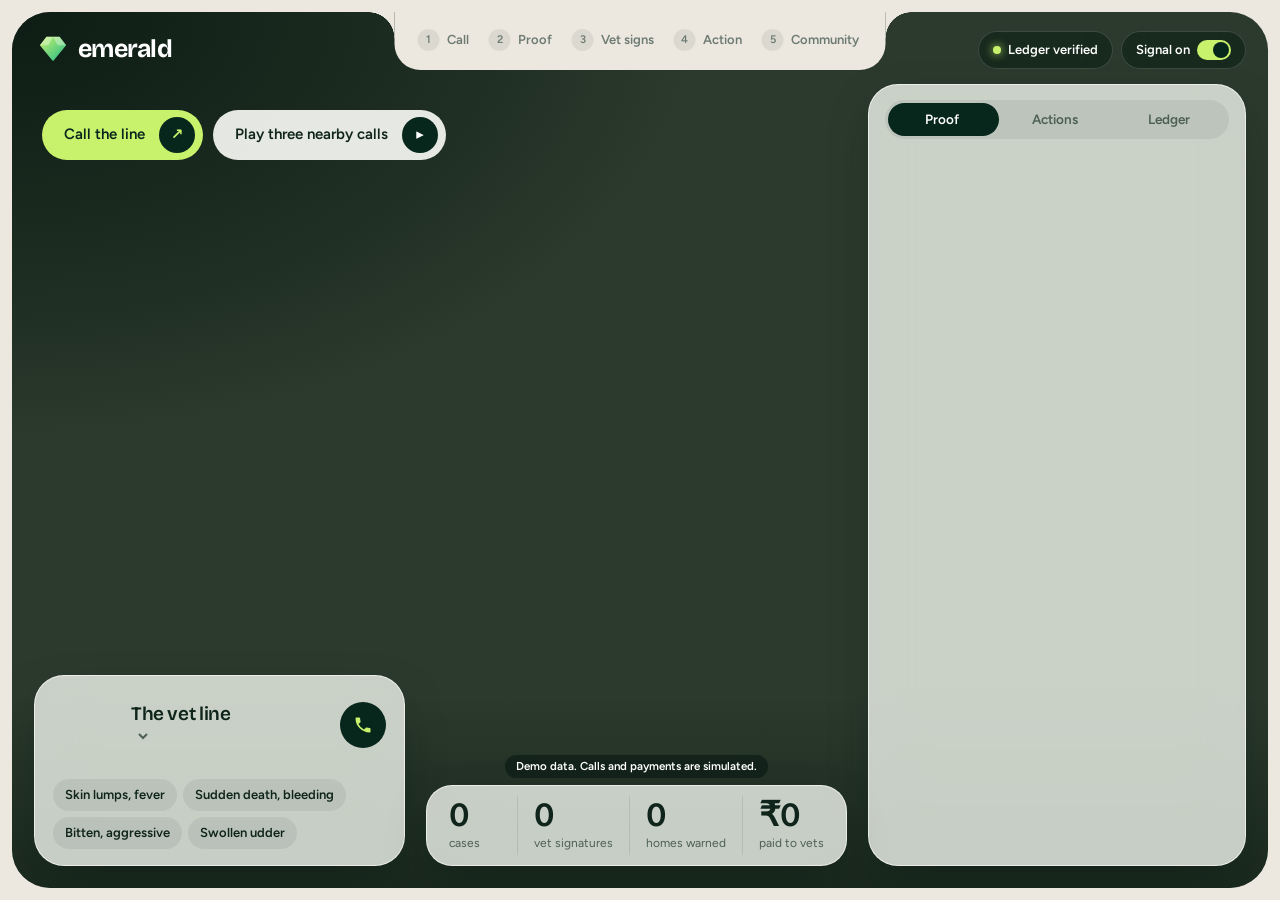
==== web/index.html @ b43ae420 "Emerald: a vet line that acts, proves its work, and asks a vet first A voice agent for smallholder l" ====
<!doctype html>
<html lang="en">
<head>
<meta charset="utf-8">
<meta name="viewport" content="width=device-width, initial-scale=1">
<title>Emerald Vet Line</title>
<meta name="description" content="A phone line for smallholder livestock farmers that acts on a sick-animal call, proves its reasoning, and gets a vet's signature first.">
<link rel="icon" href="data:image/svg+xml,%3Csvg xmlns='http://www.w3.org/2000/svg' viewBox='0 0 32 32'%3E%3Cpath fill='%230d6a4e' d='M9 3h14l7 9-14 17L2 12z'/%3E%3C/svg%3E">
<link rel="stylesheet" href="/web/style.css">
</head>
<body>
<div class="frame" id="frame">
  <canvas class="land" id="land" aria-hidden="true"></canvas>
  <div class="scrim"></div>
  <canvas class="fx" id="fx" role="img" aria-label="Aerial map of a fictional dairy cluster. Households are points of light, sick animals pulse, and vets are marked."></canvas>

  <nav class="notch" aria-label="Where this case is">
    <div class="step" data-step="call"><i>1</i>Call</div>
    <div class="step" data-step="proof"><i>2</i>Proof</div>
    <div class="step" data-step="vet"><i>3</i>Vet signs</div>
    <div class="step" data-step="act"><i>4</i>Action</div>
    <div class="step" data-step="ring"><i>5</i>Community</div>
  </nav>

  <div class="brand">
    <svg viewBox="0 0 32 32" aria-hidden="true"><defs><linearGradient id="gem" x1="0" y1="0" x2="1" y2="1"><stop offset="0" stop-color="#c9f26c"/><stop offset="1" stop-color="#1fb98a"/></linearGradient></defs><path fill="url(#gem)" d="M9 3h14l7 9-14 17L2 12z"/><path fill="#fff" fill-opacity=".35" d="M9 3l-7 9h9l5-9zM16 3l5 9h9l-7-9z"/></svg>
    emerald
  </div>

  <div class="status">
    <span class="chip" id="verifyChip"><span class="dot"></span><span id="verifyText">Ledger verified</span></span>
    <button class="chip switch" id="signal" role="switch" aria-checked="true" aria-label="Signal"><span id="signalText">Signal on</span><span class="track"></span></button>
  </div>

  <section class="hero" aria-live="polite">
    <h1 id="headline"></h1>
    <p id="subline"></p>
    <div class="cta" id="cta">
      <button class="btn primary" id="heroCall">Call the line <span class="go" aria-hidden="true">↗</span></button>
      <button class="btn" id="storyBtn">Play three nearby calls <span class="go" aria-hidden="true">▸</span></button>
    </div>
  </section>

  <div class="night" id="nightBanner" hidden>No signal. Still working, on this laptop.</div>

  <div id="callout" class="glass" hidden></div>

  <section class="call glass" aria-label="The phone line">
    <div class="call-head">
      <canvas class="orb" id="orb" aria-hidden="true"></canvas>
      <div>
        <h2 id="callTitle">The vet line</h2>
        <div class="who"><select id="caller" aria-label="Who is calling"></select></div>
      </div>
      <button class="round" id="callBtn" aria-label="Start the call">
        <svg width="20" height="20" viewBox="0 0 24 24" fill="currentColor" aria-hidden="true"><path d="M6.6 10.8a15 15 0 0 0 6.6 6.6l2.2-2.2c.3-.3.7-.4 1-.2 1.1.4 2.3.6 3.6.6.6 0 1 .4 1 1V20c0 .6-.4 1-1 1A17 17 0 0 1 3 4c0-.6.4-1 1-1h3.5c.6 0 1 .4 1 1 0 1.3.2 2.5.6 3.6.1.3 0 .7-.2 1z"/></svg>
      </button>
    </div>
    <div class="lines" id="lines"></div>
    <div class="scenarios" id="scenarios">
      <button class="pill" data-s="lsd">Skin lumps, fever</button>
      <button class="pill" data-s="anthrax">Sudden death, bleeding</button>
      <button class="pill" data-s="rabies">Bitten, aggressive</button>
      <button class="pill" data-s="mastitis">Swollen udder</button>
    </div>
  </section>

  <aside class="side">
    <section class="panel glass" aria-label="Evidence, actions and record">
      <div class="tabs" role="tablist">
        <button class="tab on" data-tab="proof" role="tab">Proof<span class="n" id="nProof"></span></button>
        <button class="tab" data-tab="actions" role="tab">Actions<span class="n" id="nActions"></span></button>
        <button class="tab" data-tab="ledger" role="tab">Ledger<span class="n" id="nLedger"></span></button>
      </div>
      <div class="pane" id="pane"></div>
    </section>
    <section class="vet" id="vet" aria-label="Vet sign-off" hidden></section>
  </aside>

  <div class="dock">
    <div class="simnote" id="simNote">Demo data. Calls and payments are simulated.</div>
    <div class="numbers glass" aria-label="So far">
      <div class="num"><b id="nCases">0</b><span>cases</span></div>
      <div class="num"><b id="nSigned">0</b><span>vet signatures</span></div>
      <div class="num"><b id="nRing">0</b><span>homes warned</span></div>
      <div class="num"><b id="nPaid">₹0</b><span>paid to vets</span></div>
    </div>
  </div>
</div>
<script src="/web/map.js"></script>
<script src="/web/app.js"></script>
</body>
</html>
---- web/style.css ----
@import url("fonts/fonts.css");

:root {
  --stone: #ece8df; --ink: #0f241b; --ink-2: #4d5f56; --ink-3: #7c8b83;
  --emerald: #0d6a4e; --deep: #07261c; --lime: #c9f26c; --mint: #a9ebca; --coral: #ff7050; --red: #d63c22; --amber: #f2b84b;
  --glass: rgba(249, 251, 245, .78); --glass-strong: rgba(252, 253, 249, .9); --edge: rgba(255, 255, 255, .62); --line: rgba(15, 36, 27, .1);
  --shadow: 0 18px 50px -18px rgba(5, 20, 14, .55);
  --display: "Bricolage Grotesque", "Figtree", sans-serif; --ui: "Figtree", "Noto Sans Devanagari", system-ui, sans-serif; --mono: "JetBrains Mono", ui-monospace, Consolas, monospace;
  --r-xl: 30px; --r-lg: 22px;
  color-scheme: light;
}
body.offline {
  --glass: rgba(10, 24, 18, .74); --glass-strong: rgba(12, 28, 22, .88); --edge: rgba(255, 255, 255, .13); --line: rgba(255, 255, 255, .12);
  --ink: #eef5ee; --ink-2: #aebdb4; --ink-3: #849389;
}
* { box-sizing: border-box; }
html, body { height: 100%; }
body { margin: 0; background: var(--stone); color: var(--ink); font: 15px/1.42 var(--ui); padding: 12px; overflow: hidden; -webkit-font-smoothing: antialiased; }
button { font: inherit; color: inherit; border: 0; background: none; cursor: pointer; }
:focus-visible { outline: 2.5px solid var(--lime); outline-offset: 2px; }
[hidden] { display: none !important; }

/* The one big frame */
.frame { position: relative; height: calc(100vh - 24px); border-radius: 38px; overflow: hidden; background: #2b3a2c; isolation: isolate; }
canvas.land, canvas.fx { position: absolute; inset: 0; width: 100%; height: 100%; }
canvas.land { transition: filter 1.6s ease; z-index: 0; }
canvas.fx { z-index: 1; pointer-events: none; }
body.offline canvas.land { filter: brightness(.3) saturate(.55) contrast(1.15) hue-rotate(28deg); }
.scrim { position: absolute; inset: 0; z-index: 1; pointer-events: none; background:
  radial-gradient(70% 62% at 0% 0%, rgba(3, 18, 12, .74) 0%, rgba(3, 18, 12, .28) 54%, transparent 78%),
  linear-gradient(0deg, rgba(3, 18, 12, .42) 0%, transparent 22%); }

/* Notch at the top, holding the journey */
.notch { position: absolute; top: 0; left: 50%; transform: translateX(-50%); z-index: 6; background: var(--stone); padding: 11px 16px 13px; border-radius: 0 0 26px 26px; display: flex; gap: 2px; align-items: center; }
.notch::before, .notch::after { content: ""; position: absolute; top: 0; width: 26px; height: 26px; background: radial-gradient(circle at 0 100%, transparent 25.5px, var(--stone) 26px); }
.notch::before { left: -26px; background: radial-gradient(circle at 0 100%, transparent 25.5px, var(--stone) 26px); }
.notch::after { right: -26px; background: radial-gradient(circle at 100% 100%, transparent 25.5px, var(--stone) 26px); }
.step { display: flex; align-items: center; gap: 7px; padding: 6px 11px 6px 7px; border-radius: 99px; font-size: 13px; font-weight: 600; color: #6d7a72; transition: all .35s; white-space: nowrap; }
.step i { width: 22px; height: 22px; border-radius: 50%; display: grid; place-items: center; font-style: normal; font-size: 11px; background: rgba(15, 36, 27, .08); transition: all .35s; }
.step.done { color: var(--emerald); }
.step.done i { background: var(--emerald); color: #fff; }
.step.now { background: #07261c; color: #fff; }
.step.now i { background: var(--lime); color: #07261c; }

/* Brand and status */
.brand { position: absolute; top: 22px; left: 26px; z-index: 5; display: flex; align-items: center; gap: 10px; color: #fff; font: 700 25px/1 var(--display); letter-spacing: -.03em; }
.brand svg { width: 30px; height: 30px; }
.status { position: absolute; top: 19px; right: 22px; z-index: 5; display: flex; gap: 8px; align-items: center; }
.chip { display: inline-flex; align-items: center; gap: 7px; height: 38px; padding: 0 14px; border-radius: 99px; background: rgba(8, 24, 18, .5); color: #fff; font-size: 13px; font-weight: 600; backdrop-filter: blur(14px) saturate(140%); border: 1px solid rgba(255, 255, 255, .16); white-space: nowrap; }
.chip .dot { width: 8px; height: 8px; border-radius: 50%; background: var(--lime); box-shadow: 0 0 10px var(--lime); }
.chip.bad { background: var(--red); border-color: transparent; }
.chip.bad .dot { background: #fff; box-shadow: none; }
.chip.quiet { font-weight: 500; opacity: .86; }
.switch { cursor: pointer; }
.switch .track { width: 34px; height: 20px; border-radius: 99px; background: var(--lime); position: relative; transition: background .4s; }
.switch .track::after { content: ""; position: absolute; top: 2px; left: 16px; width: 16px; height: 16px; border-radius: 50%; background: #07261c; transition: left .35s; }
body.offline .switch .track { background: #52605a; }
body.offline .switch .track::after { left: 2px; background: #fff; }

/* The headline, the loudest thing on the page */
.hero { position: absolute; left: 30px; top: 78px; z-index: 4; width: min(47vw, 900px); color: #fff; pointer-events: none; }
.hero h1 { margin: 0; font: 600 clamp(40px, 5.05vw, 76px)/.98 var(--display); letter-spacing: -.04em; text-wrap: balance; text-shadow: 0 2px 28px rgba(0, 0, 0, .3); }
.hero h1 .line { display: block; }
.hero h1 .swap { display: block; animation: rise .7s cubic-bezier(.2, .8, .2, 1) both; }
.capsule { display: inline-block; vertical-align: -.1em; width: 1.5em; height: .78em; margin: 0 .14em 0 .02em; border-radius: 99px; position: relative; overflow: hidden; background: linear-gradient(100deg, #0d8a63 0%, #36d6a0 52%, #c9f26c 100%); box-shadow: inset 0 1px 0 rgba(255, 255, 255, .5), 0 8px 24px -10px rgba(201, 242, 108, .8); }
.capsule::after { content: ""; position: absolute; top: 12%; bottom: 12%; right: 6%; aspect-ratio: 1; border-radius: 50%; background: rgba(255, 255, 255, .88); }
.capsule.warn { background: linear-gradient(100deg, #b13019, #ff7050 60%, #ffbf8e); box-shadow: inset 0 1px 0 rgba(255, 255, 255, .45), 0 8px 24px -10px rgba(255, 112, 80, .8); }
.hero p { margin: 16px 0 0; max-width: 430px; font-size: 16px; line-height: 1.45; color: rgba(255, 255, 255, .88); text-shadow: 0 1px 12px rgba(0, 0, 0, .4); }
.cta { display: flex; flex-wrap: wrap; gap: 10px; margin-top: 20px; pointer-events: auto; }
.btn { height: 50px; padding: 0 8px 0 22px; border-radius: 99px; display: inline-flex; align-items: center; gap: 14px; font-weight: 600; font-size: 15px; background: var(--glass-strong); color: var(--ink); backdrop-filter: blur(16px); transition: transform .2s; }
.btn:hover { transform: translateY(-1px); }
.btn .go { width: 36px; height: 36px; border-radius: 50%; background: #07261c; color: #fff; display: grid; place-items: center; }
.btn.primary { background: var(--lime); color: #07261c; }
.btn.primary .go { background: #07261c; color: var(--lime); }
.btn:disabled { opacity: .55; cursor: default; transform: none; }

/* Glass */
.glass { background: var(--glass); backdrop-filter: blur(24px) saturate(165%); -webkit-backdrop-filter: blur(24px) saturate(165%); border: 1px solid var(--edge); box-shadow: var(--shadow); color: var(--ink); transition: background .8s, color .8s, border-color .8s; }

/* Call card, bottom left, with a cut corner */
.call { position: absolute; left: 22px; bottom: 22px; width: min(29vw, 430px); min-width: 330px; border-radius: var(--r-xl); padding: 16px 18px 16px; z-index: 5; }
.call-head { display: flex; align-items: center; gap: 12px; }
.orb { width: 66px; height: 66px; flex: none; }
.call-head h2 { margin: 0; font: 600 19px/1.1 var(--display); letter-spacing: -.02em; }
.call-head .who { font-size: 13px; color: var(--ink-2); margin-top: 3px; }
.who select { font: inherit; color: inherit; background: none; border: 0; padding: 0; max-width: 200px; cursor: pointer; }
.who select option { color: #0f241b; }
.round { width: 46px; height: 46px; border-radius: 50%; display: grid; place-items: center; flex: none; background: #07261c; color: var(--lime); margin-left: auto; transition: transform .2s, background .3s; }
.round:hover { transform: scale(1.05); }
.round.hang { background: var(--red); color: #fff; }
body.offline .round { background: #2b3b34; color: #8e9c94; }
.lines { margin-top: 10px; max-height: 158px; overflow-y: auto; display: grid; gap: 6px; scrollbar-width: thin; }
.say { padding: 8px 12px; border-radius: 15px 15px 15px 5px; font-size: 14.5px; background: rgba(13, 106, 78, .12); animation: rise .35s both; }
.say.user { background: rgba(15, 36, 27, .07); border-radius: 15px 15px 5px 15px; }
.say small { display: block; margin-top: 3px; font-size: 12.5px; line-height: 1.3; color: var(--ink-2); }
.say.tool { background: none; padding: 0 2px; font: 500 11.5px var(--mono); color: var(--emerald); }
body.offline .say { background: rgba(255, 255, 255, .08); }
.scenarios { display: flex; flex-wrap: wrap; gap: 6px; margin-top: 11px; }
.pill { height: 32px; padding: 0 12px; border-radius: 99px; font-size: 13px; font-weight: 600; background: rgba(15, 36, 27, .07); transition: background .2s; }
.pill:hover { background: rgba(15, 36, 27, .15); }
body.offline .pill { background: rgba(255, 255, 255, .1); }
.hint { margin: 9px 0 0; font-size: 12.5px; color: var(--ink-2); }

/* Right column */
.side { position: absolute; top: 72px; right: 22px; bottom: 22px; width: min(29.5vw, 440px); min-width: 340px; display: flex; flex-direction: column; gap: 12px; z-index: 5; }
.panel { border-radius: var(--r-xl); padding: 15px 16px; display: flex; flex-direction: column; min-height: 0; flex: 1 1 auto; }
.panel.compact { flex: 0 1 auto; }
.promise { display: flex; gap: 12px; align-items: flex-start; padding: 11px 2px; border-top: 1px solid var(--line); }
.promise:first-of-type { border-top: 0; }
.promise .big { flex: none; width: 58px; font: 600 25px/1 var(--display); letter-spacing: -.03em; color: var(--emerald); }
body.offline .promise .big { color: var(--lime); }
.promise b { display: block; font-weight: 600; font-size: 14.5px; }
.promise small { display: block; font-size: 12.5px; line-height: 1.34; color: var(--ink-2); margin-top: 1px; }
.pane-title { font: 600 21px/1.12 var(--display); letter-spacing: -.02em; margin: 3px 2px 7px; }
.tabs { display: flex; gap: 3px; background: rgba(15, 36, 27, .07); border-radius: 99px; padding: 3px; flex: none; }
body.offline .tabs { background: rgba(255, 255, 255, .08); }
.tab { flex: 1; height: 33px; border-radius: 99px; font-size: 13.5px; font-weight: 600; color: var(--ink-2); transition: all .25s; }
.tab.on { background: #07261c; color: #fff; }
body.offline .tab.on { background: var(--lime); color: #07261c; }
.tab .n { font: 600 11px var(--mono); opacity: .7; margin-left: 4px; }
.pane { margin-top: 11px; overflow-y: auto; min-height: 0; flex: 1; scrollbar-width: thin; padding-right: 3px; }
.empty { color: var(--ink-2); font-size: 14px; padding: 18px 8px; text-align: center; }

/* Proof */
.casehead { display: flex; flex-wrap: wrap; align-items: baseline; justify-content: space-between; gap: 2px 8px; margin: 2px 2px 8px; }
.casehead b { font: 600 16px var(--display); letter-spacing: -.01em; }
.casehead span { font-size: 12px; color: var(--ink-2); }
.proof { position: relative; padding: 10px 12px 10px 36px; border-radius: 16px; background: var(--glass-strong); margin-bottom: 7px; font-size: 14px; font-weight: 500; line-height: 1.32; animation: rise .45s both; border: 1px solid var(--line); }
.proof::before { content: "✓"; position: absolute; left: 10px; top: 10px; width: 18px; height: 18px; border-radius: 50%; background: var(--emerald); color: #fff; font-size: 11px; display: grid; place-items: center; }
.proof q { display: block; margin-top: 5px; font-weight: 400; font-size: 12.5px; line-height: 1.38; color: var(--ink-2); quotes: "“" "”"; }
.proof q:not(.open) { display: -webkit-box; -webkit-line-clamp: 3; -webkit-box-orient: vertical; overflow: hidden; cursor: pointer; }
.proof q mark { background: rgba(201, 242, 108, .55); color: inherit; border-radius: 3px; padding: 0 1px; }
body.offline .proof q:not(.open) { display: -webkit-box; -webkit-line-clamp: 3; -webkit-box-orient: vertical; overflow: hidden; cursor: pointer; }
.proof q mark { background: rgba(201, 242, 108, .22); }
.proof .src { display: inline-block; margin-top: 5px; font: 500 10.5px/1.3 var(--mono); color: var(--ink-3); }
.proof.no { background: rgba(255, 112, 80, .12); border-color: rgba(214, 60, 34, .28); }
.proof.no::before { content: "✕"; background: var(--red); }
.proof.no s { text-decoration-color: rgba(214, 60, 34, .7); }
.proof.no .why { display: block; margin-top: 4px; font-size: 12.5px; font-weight: 500; color: var(--red); }
body.offline .proof.no .why { color: #ff9a84; }
.flag { padding: 11px 13px; border-radius: 16px; background: linear-gradient(110deg, #b13019, #e6512f); color: #fff; font-weight: 600; font-size: 14px; line-height: 1.32; margin-bottom: 7px; }
.badge { display: inline-block; font: 600 10.5px var(--mono); padding: 2px 7px; border-radius: 99px; background: var(--amber); color: #3b2800; }

.shimmer { height: 74px; border-radius: 16px; margin-bottom: 7px; background: linear-gradient(100deg, rgba(15, 36, 27, .06) 30%, rgba(255, 255, 255, .45) 50%, rgba(15, 36, 27, .06) 70%); background-size: 240% 100%; animation: sweep 1.3s linear infinite; }
.shimmer.short { height: 46px; width: 72%; }
body.offline .shimmer { background-image: linear-gradient(100deg, rgba(255, 255, 255, .05) 30%, rgba(255, 255, 255, .17) 50%, rgba(255, 255, 255, .05) 70%); }
@keyframes sweep { to { background-position: -240% 0; } }

/* Actions */
.act { display: flex; gap: 10px; align-items: flex-start; padding: 9px 2px; border-top: 1px solid var(--line); font-size: 14px; animation: rise .4s both; }
.act:first-child { border-top: 0; }
.act .ico { width: 30px; height: 30px; flex: none; border-radius: 50%; display: grid; place-items: center; background: rgba(13, 106, 78, .13); color: var(--emerald); }
.act .ico.hot { background: rgba(255, 112, 80, .16); color: var(--red); }
.act .ico.lime { background: var(--lime); color: #07261c; }
body.offline .act .ico { color: var(--mint); }
.act small { display: -webkit-box; -webkit-line-clamp: 2; -webkit-box-orient: vertical; overflow: hidden; font-size: 12px; color: var(--ink-2); margin-top: 1px; line-height: 1.32; }
.act b { font-weight: 600; }
.sim { font: 500 9.5px var(--mono); letter-spacing: .04em; padding: 1px 5px; border-radius: 4px; background: rgba(242, 184, 75, .3); color: #6d4b00; margin-left: 4px; vertical-align: 1px; }
body.offline .sim { color: var(--amber); }

/* Ledger */
.verdict { display: flex; align-items: center; gap: 12px; padding: 12px 14px; border-radius: 18px; background: linear-gradient(110deg, #07261c, #0d6a4e); color: #fff; margin-bottom: 9px; }
.verdict.bad { background: linear-gradient(110deg, #7c1f0e, #d63c22); }
.verdict .big { font: 600 30px/1 var(--display); letter-spacing: -.03em; }
.verdict small { display: block; font-size: 12.5px; opacity: .85; line-height: 1.3; }
.ledger-tools { display: flex; gap: 6px; margin-bottom: 9px; flex-wrap: wrap; }
.block { display: flex; align-items: center; gap: 9px; padding: 6px 2px; font: 500 11.5px var(--mono); border-top: 1px dashed var(--line); animation: rise .3s both; }
.block:first-child { border-top: 0; }
.block .n { width: 30px; color: var(--ink-3); }
.block .t { flex: 1; color: var(--ink); font-family: var(--ui); font-size: 13px; font-weight: 500; }
.block .h { color: var(--ink-3); }
.block.broken .t, .block.broken .h { color: var(--red); font-weight: 600; }
body.offline .block.broken .t, body.offline .block.broken .h { color: #ff9a84; }

/* The vet */
.vet { flex: none; border-radius: var(--r-xl); padding: 15px 16px 16px; color: #fff; background: radial-gradient(120% 130% at 100% 0%, #15906b 0%, #0a4b38 48%, #07261c 100%); box-shadow: var(--shadow); position: relative; overflow: hidden; animation: rise .55s both; }
.vet::after { content: ""; position: absolute; right: -60px; top: -60px; width: 190px; height: 190px; border-radius: 50%; border: 22px solid rgba(255, 255, 255, .055); box-shadow: 0 0 0 22px rgba(255, 255, 255, .03); pointer-events: none; }
.vet-top { display: flex; justify-content: space-between; align-items: center; font-size: 12.5px; font-weight: 600; color: var(--mint); }
.vet-top .count { font-family: var(--mono); font-weight: 500; opacity: .9; }
.vet h3 { margin: 9px 0 4px; font: 600 19px/1.16 var(--display); letter-spacing: -.02em; position: relative; z-index: 1; }
.vet .detail { font-size: 12.5px; line-height: 1.36; color: rgba(255, 255, 255, .78); position: relative; z-index: 1; }
.vet .detail code { font: 500 11px var(--mono); color: var(--lime); }
.vet-actions { display: flex; align-items: center; gap: 10px; margin-top: 13px; position: relative; z-index: 1; }
.hold { flex: 1; height: 56px; border-radius: 99px; background: var(--lime); color: #07261c; font-weight: 700; font-size: 15px; position: relative; overflow: hidden; user-select: none; touch-action: none; }
.hold .fill { position: absolute; inset: 0; width: 0; background: #e9ffba; transition: none; }
.hold span { position: relative; }
.hold.signing { box-shadow: 0 0 0 4px rgba(201, 242, 108, .3); }
.decline { width: 56px; height: 56px; border-radius: 50%; background: rgba(255, 255, 255, .13); display: grid; place-items: center; color: #fff; font-size: 12px; font-weight: 600; flex: none; transition: background .2s; }
.decline:hover { background: rgba(255, 112, 80, .85); }
.stamp { margin-top: 10px; font: 500 11px var(--mono); color: var(--lime); overflow-wrap: anywhere; animation: rise .4s both; }

/* Big numbers */
.dock { position: absolute; bottom: 22px; left: calc(22px + max(min(29vw, 430px), 330px) + 12px); right: calc(22px + max(min(29.5vw, 440px), 340px) + 12px); z-index: 5; display: flex; flex-direction: column; align-items: center; gap: 7px; }
.simnote { font-size: 11.5px; font-weight: 600; color: #fff; padding: 3px 11px; border-radius: 99px; background: rgba(8, 24, 18, .58); backdrop-filter: blur(10px); white-space: nowrap; }
.numbers { display: flex; align-items: stretch; border-radius: 26px; padding: 10px 6px; }
.num { padding: 2px 16px; border-left: 1px solid var(--line); min-width: 84px; }
.num:first-child { border-left: 0; }
.num b { display: block; font: 600 34px/1 var(--display); letter-spacing: -.04em; font-variant-numeric: tabular-nums; }
.num span { font-size: 12px; color: var(--ink-2); }

/* Callout on a leader line */
#callout { position: absolute; top: 0; left: 0; z-index: 3; width: 214px; padding: 11px 13px; border-radius: 18px; transition: transform .7s cubic-bezier(.2, .8, .2, 1); }
#callout b { display: block; font: 600 15px/1.15 var(--display); letter-spacing: -.01em; }
#callout .sub { font-size: 12.5px; color: var(--ink-2); margin-top: 2px; line-height: 1.3; }
#callout .maybe { display: inline-block; margin-top: 6px; padding: 2px 9px; border-radius: 99px; font-size: 12px; font-weight: 600; background: rgba(255, 112, 80, .18); color: #b13019; }
body.offline #callout .maybe { color: #ffb19e; }

/* Rail */
.tools { position: absolute; left: 50%; bottom: 112px; transform: translateX(-50%); z-index: 4; display: flex; gap: 7px; opacity: .92; }

/* Night banner */
.night { position: absolute; left: 50%; top: 74px; transform: translateX(-50%); z-index: 5; padding: 8px 15px; border-radius: 99px; background: rgba(242, 184, 75, .95); color: #2c1e00; font-weight: 600; font-size: 13px; white-space: nowrap; animation: rise .5s both; }

@keyframes rise { from { opacity: 0; transform: translateY(10px); } to { opacity: 1; transform: none; } }
@media (prefers-reduced-motion: reduce) { *, *::before, *::after { animation-duration: .01ms !important; transition-duration: .01ms !important; } }

/* Narrow windows and phones: everything stacks in reading order, over the same landscape */
@media (max-width: 1099px) {
  body { padding: 0; overflow: auto; }
  .frame { height: auto; min-height: 100vh; border-radius: 0; padding: 74px 16px 24px; display: flex; flex-direction: column; gap: 12px; }
  canvas.land, canvas.fx, .scrim { position: fixed; }
  .notch { display: none; }
  .brand { top: 20px; left: 16px; }
  .status { top: 16px; right: 12px; }
  .status .quiet { display: none; }
  .hero, .call, .side, .dock { position: relative; inset: auto; left: auto; right: auto; top: auto; bottom: auto; width: auto; min-width: 0; }
  .hero h1 { font-size: clamp(36px, 10vw, 58px); }
  .side { display: flex; }
  .panel { max-height: 70vh; }
  .numbers { flex-wrap: wrap; width: 100%; }
  .tools { position: relative; left: auto; bottom: auto; transform: none; flex-wrap: wrap; }
  #callout { display: none; }
  .night { position: relative; top: auto; left: auto; transform: none; white-space: normal; }
  .vet { order: -1; }
  .simnote { white-space: normal; text-align: center; }
  .num { flex: 1 1 40%; padding: 8px 14px; min-width: 0; }
  .num:nth-child(3) { border-left: 0; }
}
@media (max-width: 560px) {
  #verifyText, #signalText { display: none; }
  .chip { padding: 0 11px; }
  .call-head > div:nth-child(2) { min-width: 0; flex: 1; }
  .who select { width: 100%; }
  .btn { height: 46px; font-size: 14px; }
}
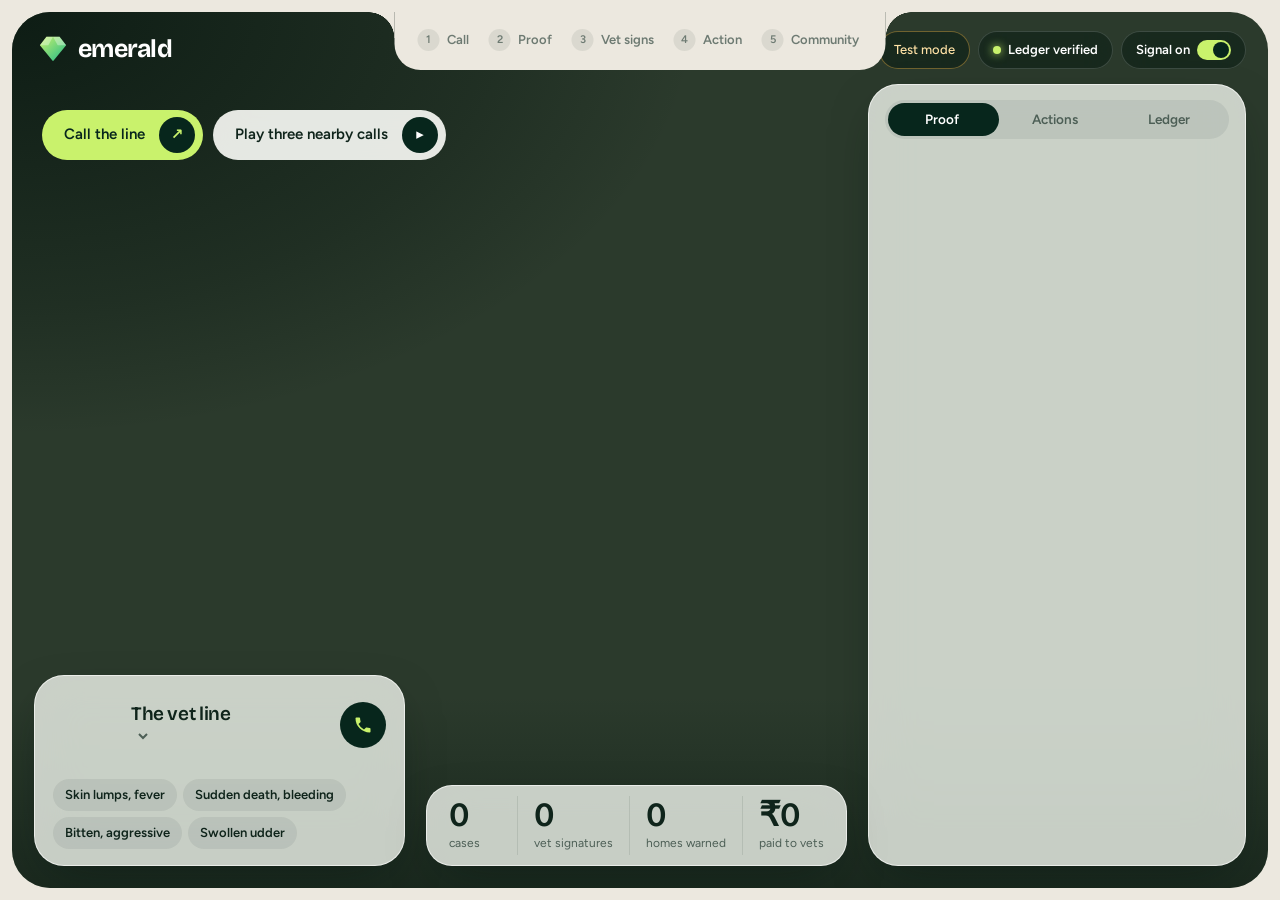
==== commit eeed058d: "Rebuild the demo film from a real take of the running system The film is now recorded from the live " ====
--- a/web/index.html
+++ b/web/index.html
@@ -1,93 +1,93 @@
-<!doctype html>
-<html lang="en">
-<head>
-<meta charset="utf-8">
-<meta name="viewport" content="width=device-width, initial-scale=1">
-<title>Emerald Vet Line</title>
-<meta name="description" content="A phone line for smallholder livestock farmers that acts on a sick-animal call, proves its reasoning, and gets a vet's signature first.">
-<link rel="icon" href="data:image/svg+xml,%3Csvg xmlns='http://www.w3.org/2000/svg' viewBox='0 0 32 32'%3E%3Cpath fill='%230d6a4e' d='M9 3h14l7 9-14 17L2 12z'/%3E%3C/svg%3E">
-<link rel="stylesheet" href="/web/style.css">
-</head>
-<body>
-<div class="frame" id="frame">
-  <canvas class="land" id="land" aria-hidden="true"></canvas>
-  <div class="scrim"></div>
-  <canvas class="fx" id="fx" role="img" aria-label="Aerial map of a fictional dairy cluster. Households are points of light, sick animals pulse, and vets are marked."></canvas>
-
-  <nav class="notch" aria-label="Where this case is">
-    <div class="step" data-step="call"><i>1</i>Call</div>
-    <div class="step" data-step="proof"><i>2</i>Proof</div>
-    <div class="step" data-step="vet"><i>3</i>Vet signs</div>
-    <div class="step" data-step="act"><i>4</i>Action</div>
-    <div class="step" data-step="ring"><i>5</i>Community</div>
-  </nav>
-
-  <div class="brand">
-    <svg viewBox="0 0 32 32" aria-hidden="true"><defs><linearGradient id="gem" x1="0" y1="0" x2="1" y2="1"><stop offset="0" stop-color="#c9f26c"/><stop offset="1" stop-color="#1fb98a"/></linearGradient></defs><path fill="url(#gem)" d="M9 3h14l7 9-14 17L2 12z"/><path fill="#fff" fill-opacity=".35" d="M9 3l-7 9h9l5-9zM16 3l5 9h9l-7-9z"/></svg>
-    emerald
-  </div>
-
-  <div class="status">
-    <span class="chip" id="verifyChip"><span class="dot"></span><span id="verifyText">Ledger verified</span></span>
-    <button class="chip switch" id="signal" role="switch" aria-checked="true" aria-label="Signal"><span id="signalText">Signal on</span><span class="track"></span></button>
-  </div>
-
-  <section class="hero" aria-live="polite">
-    <h1 id="headline"></h1>
-    <p id="subline"></p>
-    <div class="cta" id="cta">
-      <button class="btn primary" id="heroCall">Call the line <span class="go" aria-hidden="true">↗</span></button>
-      <button class="btn" id="storyBtn">Play three nearby calls <span class="go" aria-hidden="true">▸</span></button>
-    </div>
-  </section>
-
-  <div class="night" id="nightBanner" hidden>No signal. Still working, on this laptop.</div>
-
-  <div id="callout" class="glass" hidden></div>
-
-  <section class="call glass" aria-label="The phone line">
-    <div class="call-head">
-      <canvas class="orb" id="orb" aria-hidden="true"></canvas>
-      <div>
-        <h2 id="callTitle">The vet line</h2>
-        <div class="who"><select id="caller" aria-label="Who is calling"></select></div>
-      </div>
-      <button class="round" id="callBtn" aria-label="Start the call">
-        <svg width="20" height="20" viewBox="0 0 24 24" fill="currentColor" aria-hidden="true"><path d="M6.6 10.8a15 15 0 0 0 6.6 6.6l2.2-2.2c.3-.3.7-.4 1-.2 1.1.4 2.3.6 3.6.6.6 0 1 .4 1 1V20c0 .6-.4 1-1 1A17 17 0 0 1 3 4c0-.6.4-1 1-1h3.5c.6 0 1 .4 1 1 0 1.3.2 2.5.6 3.6.1.3 0 .7-.2 1z"/></svg>
-      </button>
-    </div>
-    <div class="lines" id="lines"></div>
-    <div class="scenarios" id="scenarios">
-      <button class="pill" data-s="lsd">Skin lumps, fever</button>
-      <button class="pill" data-s="anthrax">Sudden death, bleeding</button>
-      <button class="pill" data-s="rabies">Bitten, aggressive</button>
-      <button class="pill" data-s="mastitis">Swollen udder</button>
-    </div>
-  </section>
-
-  <aside class="side">
-    <section class="panel glass" aria-label="Evidence, actions and record">
-      <div class="tabs" role="tablist">
-        <button class="tab on" data-tab="proof" role="tab">Proof<span class="n" id="nProof"></span></button>
-        <button class="tab" data-tab="actions" role="tab">Actions<span class="n" id="nActions"></span></button>
-        <button class="tab" data-tab="ledger" role="tab">Ledger<span class="n" id="nLedger"></span></button>
-      </div>
-      <div class="pane" id="pane"></div>
-    </section>
-    <section class="vet" id="vet" aria-label="Vet sign-off" hidden></section>
-  </aside>
-
-  <div class="dock">
-    <div class="simnote" id="simNote">Demo data. Calls and payments are simulated.</div>
-    <div class="numbers glass" aria-label="So far">
-      <div class="num"><b id="nCases">0</b><span>cases</span></div>
-      <div class="num"><b id="nSigned">0</b><span>vet signatures</span></div>
-      <div class="num"><b id="nRing">0</b><span>homes warned</span></div>
-      <div class="num"><b id="nPaid">₹0</b><span>paid to vets</span></div>
-    </div>
-  </div>
-</div>
-<script src="/web/map.js"></script>
-<script src="/web/app.js"></script>
-</body>
-</html>
+<!doctype html>
+<html lang="en">
+<head>
+<meta charset="utf-8">
+<meta name="viewport" content="width=device-width, initial-scale=1">
+<title>Emerald Vet Line</title>
+<meta name="description" content="A phone line for smallholder livestock farmers that acts on a sick-animal call, proves its reasoning, and gets a vet's signature first.">
+<link rel="icon" href="data:image/svg+xml,%3Csvg xmlns='http://www.w3.org/2000/svg' viewBox='0 0 32 32'%3E%3Cpath fill='%230d6a4e' d='M9 3h14l7 9-14 17L2 12z'/%3E%3C/svg%3E">
+<link rel="stylesheet" href="/web/style.css">
+</head>
+<body>
+<div class="frame" id="frame">
+  <canvas class="land" id="land" aria-hidden="true"></canvas>
+  <div class="scrim"></div>
+  <canvas class="fx" id="fx" role="img" aria-label="Aerial map of a fictional dairy cluster. Households are points of light, sick animals pulse, and vets are marked."></canvas>
+
+  <nav class="notch" aria-label="Where this case is">
+    <div class="step" data-step="call"><i>1</i>Call</div>
+    <div class="step" data-step="proof"><i>2</i>Proof</div>
+    <div class="step" data-step="vet"><i>3</i>Vet signs</div>
+    <div class="step" data-step="act"><i>4</i>Action</div>
+    <div class="step" data-step="ring"><i>5</i>Community</div>
+  </nav>
+
+  <div class="brand">
+    <svg viewBox="0 0 32 32" aria-hidden="true"><defs><linearGradient id="gem" x1="0" y1="0" x2="1" y2="1"><stop offset="0" stop-color="#c9f26c"/><stop offset="1" stop-color="#1fb98a"/></linearGradient></defs><path fill="url(#gem)" d="M9 3h14l7 9-14 17L2 12z"/><path fill="#fff" fill-opacity=".35" d="M9 3l-7 9h9l5-9zM16 3l5 9h9l-7-9z"/></svg>
+    emerald
+  </div>
+
+  <div class="status">
+    <span class="chip test" title="Fictional people. Phone calls and payments run in a sandbox.">Test mode</span>
+    <span class="chip" id="verifyChip"><span class="dot"></span><span id="verifyText">Ledger verified</span></span>
+    <button class="chip switch" id="signal" role="switch" aria-checked="true" aria-label="Signal"><span id="signalText">Signal on</span><span class="track"></span></button>
+  </div>
+
+  <section class="hero" aria-live="polite">
+    <h1 id="headline"></h1>
+    <p id="subline"></p>
+    <div class="cta" id="cta">
+      <button class="btn primary" id="heroCall">Call the line <span class="go" aria-hidden="true">↗</span></button>
+      <button class="btn" id="storyBtn">Play three nearby calls <span class="go" aria-hidden="true">▸</span></button>
+    </div>
+  </section>
+
+  <div class="night" id="nightBanner" hidden>No signal. Still working, on this laptop.</div>
+
+  <div id="callout" class="glass" hidden></div>
+
+  <section class="call glass" aria-label="The phone line">
+    <div class="call-head">
+      <canvas class="orb" id="orb" aria-hidden="true"></canvas>
+      <div>
+        <h2 id="callTitle">The vet line</h2>
+        <div class="who"><select id="caller" aria-label="Who is calling"></select></div>
+      </div>
+      <button class="round" id="callBtn" aria-label="Start the call">
+        <svg width="20" height="20" viewBox="0 0 24 24" fill="currentColor" aria-hidden="true"><path d="M6.6 10.8a15 15 0 0 0 6.6 6.6l2.2-2.2c.3-.3.7-.4 1-.2 1.1.4 2.3.6 3.6.6.6 0 1 .4 1 1V20c0 .6-.4 1-1 1A17 17 0 0 1 3 4c0-.6.4-1 1-1h3.5c.6 0 1 .4 1 1 0 1.3.2 2.5.6 3.6.1.3 0 .7-.2 1z"/></svg>
+      </button>
+    </div>
+    <div class="lines" id="lines"></div>
+    <div class="scenarios" id="scenarios">
+      <button class="pill" data-s="lsd">Skin lumps, fever</button>
+      <button class="pill" data-s="anthrax">Sudden death, bleeding</button>
+      <button class="pill" data-s="rabies">Bitten, aggressive</button>
+      <button class="pill" data-s="mastitis">Swollen udder</button>
+    </div>
+  </section>
+
+  <aside class="side">
+    <section class="panel glass" aria-label="Evidence, actions and record">
+      <div class="tabs" role="tablist">
+        <button class="tab on" data-tab="proof" role="tab">Proof<span class="n" id="nProof"></span></button>
+        <button class="tab" data-tab="actions" role="tab">Actions<span class="n" id="nActions"></span></button>
+        <button class="tab" data-tab="ledger" role="tab">Ledger<span class="n" id="nLedger"></span></button>
+      </div>
+      <div class="pane" id="pane"></div>
+    </section>
+    <section class="vet" id="vet" aria-label="Vet sign-off" hidden></section>
+  </aside>
+
+  <div class="dock">
+    <div class="numbers glass" aria-label="So far">
+      <div class="num"><b id="nCases">0</b><span>cases</span></div>
+      <div class="num"><b id="nSigned">0</b><span>vet signatures</span></div>
+      <div class="num"><b id="nRing">0</b><span>homes warned</span></div>
+      <div class="num"><b id="nPaid">₹0</b><span>paid to vets</span></div>
+    </div>
+  </div>
+</div>
+<script src="/web/map.js"></script>
+<script src="/web/app.js"></script>
+</body>
+</html>
--- a/web/style.css
+++ b/web/style.css
@@ -1,245 +1,242 @@
-@import url("fonts/fonts.css");
-
-:root {
-  --stone: #ece8df; --ink: #0f241b; --ink-2: #4d5f56; --ink-3: #7c8b83;
-  --emerald: #0d6a4e; --deep: #07261c; --lime: #c9f26c; --mint: #a9ebca; --coral: #ff7050; --red: #d63c22; --amber: #f2b84b;
-  --glass: rgba(249, 251, 245, .78); --glass-strong: rgba(252, 253, 249, .9); --edge: rgba(255, 255, 255, .62); --line: rgba(15, 36, 27, .1);
-  --shadow: 0 18px 50px -18px rgba(5, 20, 14, .55);
-  --display: "Bricolage Grotesque", "Figtree", sans-serif; --ui: "Figtree", "Noto Sans Devanagari", system-ui, sans-serif; --mono: "JetBrains Mono", ui-monospace, Consolas, monospace;
-  --r-xl: 30px; --r-lg: 22px;
-  color-scheme: light;
-}
-body.offline {
-  --glass: rgba(10, 24, 18, .74); --glass-strong: rgba(12, 28, 22, .88); --edge: rgba(255, 255, 255, .13); --line: rgba(255, 255, 255, .12);
-  --ink: #eef5ee; --ink-2: #aebdb4; --ink-3: #849389;
-}
-* { box-sizing: border-box; }
-html, body { height: 100%; }
-body { margin: 0; background: var(--stone); color: var(--ink); font: 15px/1.42 var(--ui); padding: 12px; overflow: hidden; -webkit-font-smoothing: antialiased; }
-button { font: inherit; color: inherit; border: 0; background: none; cursor: pointer; }
-:focus-visible { outline: 2.5px solid var(--lime); outline-offset: 2px; }
-[hidden] { display: none !important; }
-
-/* The one big frame */
-.frame { position: relative; height: calc(100vh - 24px); border-radius: 38px; overflow: hidden; background: #2b3a2c; isolation: isolate; }
-canvas.land, canvas.fx { position: absolute; inset: 0; width: 100%; height: 100%; }
-canvas.land { transition: filter 1.6s ease; z-index: 0; }
-canvas.fx { z-index: 1; pointer-events: none; }
-body.offline canvas.land { filter: brightness(.3) saturate(.55) contrast(1.15) hue-rotate(28deg); }
-.scrim { position: absolute; inset: 0; z-index: 1; pointer-events: none; background:
-  radial-gradient(70% 62% at 0% 0%, rgba(3, 18, 12, .74) 0%, rgba(3, 18, 12, .28) 54%, transparent 78%),
-  linear-gradient(0deg, rgba(3, 18, 12, .42) 0%, transparent 22%); }
-
-/* Notch at the top, holding the journey */
-.notch { position: absolute; top: 0; left: 50%; transform: translateX(-50%); z-index: 6; background: var(--stone); padding: 11px 16px 13px; border-radius: 0 0 26px 26px; display: flex; gap: 2px; align-items: center; }
-.notch::before, .notch::after { content: ""; position: absolute; top: 0; width: 26px; height: 26px; background: radial-gradient(circle at 0 100%, transparent 25.5px, var(--stone) 26px); }
-.notch::before { left: -26px; background: radial-gradient(circle at 0 100%, transparent 25.5px, var(--stone) 26px); }
-.notch::after { right: -26px; background: radial-gradient(circle at 100% 100%, transparent 25.5px, var(--stone) 26px); }
-.step { display: flex; align-items: center; gap: 7px; padding: 6px 11px 6px 7px; border-radius: 99px; font-size: 13px; font-weight: 600; color: #6d7a72; transition: all .35s; white-space: nowrap; }
-.step i { width: 22px; height: 22px; border-radius: 50%; display: grid; place-items: center; font-style: normal; font-size: 11px; background: rgba(15, 36, 27, .08); transition: all .35s; }
-.step.done { color: var(--emerald); }
-.step.done i { background: var(--emerald); color: #fff; }
-.step.now { background: #07261c; color: #fff; }
-.step.now i { background: var(--lime); color: #07261c; }
-
-/* Brand and status */
-.brand { position: absolute; top: 22px; left: 26px; z-index: 5; display: flex; align-items: center; gap: 10px; color: #fff; font: 700 25px/1 var(--display); letter-spacing: -.03em; }
-.brand svg { width: 30px; height: 30px; }
-.status { position: absolute; top: 19px; right: 22px; z-index: 5; display: flex; gap: 8px; align-items: center; }
-.chip { display: inline-flex; align-items: center; gap: 7px; height: 38px; padding: 0 14px; border-radius: 99px; background: rgba(8, 24, 18, .5); color: #fff; font-size: 13px; font-weight: 600; backdrop-filter: blur(14px) saturate(140%); border: 1px solid rgba(255, 255, 255, .16); white-space: nowrap; }
-.chip .dot { width: 8px; height: 8px; border-radius: 50%; background: var(--lime); box-shadow: 0 0 10px var(--lime); }
-.chip.bad { background: var(--red); border-color: transparent; }
-.chip.bad .dot { background: #fff; box-shadow: none; }
-.chip.quiet { font-weight: 500; opacity: .86; }
-.switch { cursor: pointer; }
-.switch .track { width: 34px; height: 20px; border-radius: 99px; background: var(--lime); position: relative; transition: background .4s; }
-.switch .track::after { content: ""; position: absolute; top: 2px; left: 16px; width: 16px; height: 16px; border-radius: 50%; background: #07261c; transition: left .35s; }
-body.offline .switch .track { background: #52605a; }
-body.offline .switch .track::after { left: 2px; background: #fff; }
-
-/* The headline, the loudest thing on the page */
-.hero { position: absolute; left: 30px; top: 78px; z-index: 4; width: min(47vw, 900px); color: #fff; pointer-events: none; }
-.hero h1 { margin: 0; font: 600 clamp(40px, 5.05vw, 76px)/.98 var(--display); letter-spacing: -.04em; text-wrap: balance; text-shadow: 0 2px 28px rgba(0, 0, 0, .3); }
-.hero h1 .line { display: block; }
-.hero h1 .swap { display: block; animation: rise .7s cubic-bezier(.2, .8, .2, 1) both; }
-.capsule { display: inline-block; vertical-align: -.1em; width: 1.5em; height: .78em; margin: 0 .14em 0 .02em; border-radius: 99px; position: relative; overflow: hidden; background: linear-gradient(100deg, #0d8a63 0%, #36d6a0 52%, #c9f26c 100%); box-shadow: inset 0 1px 0 rgba(255, 255, 255, .5), 0 8px 24px -10px rgba(201, 242, 108, .8); }
-.capsule::after { content: ""; position: absolute; top: 12%; bottom: 12%; right: 6%; aspect-ratio: 1; border-radius: 50%; background: rgba(255, 255, 255, .88); }
-.capsule.warn { background: linear-gradient(100deg, #b13019, #ff7050 60%, #ffbf8e); box-shadow: inset 0 1px 0 rgba(255, 255, 255, .45), 0 8px 24px -10px rgba(255, 112, 80, .8); }
-.hero p { margin: 16px 0 0; max-width: 430px; font-size: 16px; line-height: 1.45; color: rgba(255, 255, 255, .88); text-shadow: 0 1px 12px rgba(0, 0, 0, .4); }
-.cta { display: flex; flex-wrap: wrap; gap: 10px; margin-top: 20px; pointer-events: auto; }
-.btn { height: 50px; padding: 0 8px 0 22px; border-radius: 99px; display: inline-flex; align-items: center; gap: 14px; font-weight: 600; font-size: 15px; background: var(--glass-strong); color: var(--ink); backdrop-filter: blur(16px); transition: transform .2s; }
-.btn:hover { transform: translateY(-1px); }
-.btn .go { width: 36px; height: 36px; border-radius: 50%; background: #07261c; color: #fff; display: grid; place-items: center; }
-.btn.primary { background: var(--lime); color: #07261c; }
-.btn.primary .go { background: #07261c; color: var(--lime); }
-.btn:disabled { opacity: .55; cursor: default; transform: none; }
-
-/* Glass */
-.glass { background: var(--glass); backdrop-filter: blur(24px) saturate(165%); -webkit-backdrop-filter: blur(24px) saturate(165%); border: 1px solid var(--edge); box-shadow: var(--shadow); color: var(--ink); transition: background .8s, color .8s, border-color .8s; }
-
-/* Call card, bottom left, with a cut corner */
-.call { position: absolute; left: 22px; bottom: 22px; width: min(29vw, 430px); min-width: 330px; border-radius: var(--r-xl); padding: 16px 18px 16px; z-index: 5; }
-.call-head { display: flex; align-items: center; gap: 12px; }
-.orb { width: 66px; height: 66px; flex: none; }
-.call-head h2 { margin: 0; font: 600 19px/1.1 var(--display); letter-spacing: -.02em; }
-.call-head .who { font-size: 13px; color: var(--ink-2); margin-top: 3px; }
-.who select { font: inherit; color: inherit; background: none; border: 0; padding: 0; max-width: 200px; cursor: pointer; }
-.who select option { color: #0f241b; }
-.round { width: 46px; height: 46px; border-radius: 50%; display: grid; place-items: center; flex: none; background: #07261c; color: var(--lime); margin-left: auto; transition: transform .2s, background .3s; }
-.round:hover { transform: scale(1.05); }
-.round.hang { background: var(--red); color: #fff; }
-body.offline .round { background: #2b3b34; color: #8e9c94; }
-.lines { margin-top: 10px; max-height: 158px; overflow-y: auto; display: grid; gap: 6px; scrollbar-width: thin; }
-.say { padding: 8px 12px; border-radius: 15px 15px 15px 5px; font-size: 14.5px; background: rgba(13, 106, 78, .12); animation: rise .35s both; }
-.say.user { background: rgba(15, 36, 27, .07); border-radius: 15px 15px 5px 15px; }
-.say small { display: block; margin-top: 3px; font-size: 12.5px; line-height: 1.3; color: var(--ink-2); }
-.say.tool { background: none; padding: 0 2px; font: 500 11.5px var(--mono); color: var(--emerald); }
-body.offline .say { background: rgba(255, 255, 255, .08); }
-.scenarios { display: flex; flex-wrap: wrap; gap: 6px; margin-top: 11px; }
-.pill { height: 32px; padding: 0 12px; border-radius: 99px; font-size: 13px; font-weight: 600; background: rgba(15, 36, 27, .07); transition: background .2s; }
-.pill:hover { background: rgba(15, 36, 27, .15); }
-body.offline .pill { background: rgba(255, 255, 255, .1); }
-.hint { margin: 9px 0 0; font-size: 12.5px; color: var(--ink-2); }
-
-/* Right column */
-.side { position: absolute; top: 72px; right: 22px; bottom: 22px; width: min(29.5vw, 440px); min-width: 340px; display: flex; flex-direction: column; gap: 12px; z-index: 5; }
-.panel { border-radius: var(--r-xl); padding: 15px 16px; display: flex; flex-direction: column; min-height: 0; flex: 1 1 auto; }
-.panel.compact { flex: 0 1 auto; }
-.promise { display: flex; gap: 12px; align-items: flex-start; padding: 11px 2px; border-top: 1px solid var(--line); }
-.promise:first-of-type { border-top: 0; }
-.promise .big { flex: none; width: 58px; font: 600 25px/1 var(--display); letter-spacing: -.03em; color: var(--emerald); }
-body.offline .promise .big { color: var(--lime); }
-.promise b { display: block; font-weight: 600; font-size: 14.5px; }
-.promise small { display: block; font-size: 12.5px; line-height: 1.34; color: var(--ink-2); margin-top: 1px; }
-.pane-title { font: 600 21px/1.12 var(--display); letter-spacing: -.02em; margin: 3px 2px 7px; }
-.tabs { display: flex; gap: 3px; background: rgba(15, 36, 27, .07); border-radius: 99px; padding: 3px; flex: none; }
-body.offline .tabs { background: rgba(255, 255, 255, .08); }
-.tab { flex: 1; height: 33px; border-radius: 99px; font-size: 13.5px; font-weight: 600; color: var(--ink-2); transition: all .25s; }
-.tab.on { background: #07261c; color: #fff; }
-body.offline .tab.on { background: var(--lime); color: #07261c; }
-.tab .n { font: 600 11px var(--mono); opacity: .7; margin-left: 4px; }
-.pane { margin-top: 11px; overflow-y: auto; min-height: 0; flex: 1; scrollbar-width: thin; padding-right: 3px; }
-.empty { color: var(--ink-2); font-size: 14px; padding: 18px 8px; text-align: center; }
-
-/* Proof */
-.casehead { display: flex; flex-wrap: wrap; align-items: baseline; justify-content: space-between; gap: 2px 8px; margin: 2px 2px 8px; }
-.casehead b { font: 600 16px var(--display); letter-spacing: -.01em; }
-.casehead span { font-size: 12px; color: var(--ink-2); }
-.proof { position: relative; padding: 10px 12px 10px 36px; border-radius: 16px; background: var(--glass-strong); margin-bottom: 7px; font-size: 14px; font-weight: 500; line-height: 1.32; animation: rise .45s both; border: 1px solid var(--line); }
-.proof::before { content: "✓"; position: absolute; left: 10px; top: 10px; width: 18px; height: 18px; border-radius: 50%; background: var(--emerald); color: #fff; font-size: 11px; display: grid; place-items: center; }
-.proof q { display: block; margin-top: 5px; font-weight: 400; font-size: 12.5px; line-height: 1.38; color: var(--ink-2); quotes: "“" "”"; }
-.proof q:not(.open) { display: -webkit-box; -webkit-line-clamp: 3; -webkit-box-orient: vertical; overflow: hidden; cursor: pointer; }
-.proof q mark { background: rgba(201, 242, 108, .55); color: inherit; border-radius: 3px; padding: 0 1px; }
-body.offline .proof q:not(.open) { display: -webkit-box; -webkit-line-clamp: 3; -webkit-box-orient: vertical; overflow: hidden; cursor: pointer; }
-.proof q mark { background: rgba(201, 242, 108, .22); }
-.proof .src { display: inline-block; margin-top: 5px; font: 500 10.5px/1.3 var(--mono); color: var(--ink-3); }
-.proof.no { background: rgba(255, 112, 80, .12); border-color: rgba(214, 60, 34, .28); }
-.proof.no::before { content: "✕"; background: var(--red); }
-.proof.no s { text-decoration-color: rgba(214, 60, 34, .7); }
-.proof.no .why { display: block; margin-top: 4px; font-size: 12.5px; font-weight: 500; color: var(--red); }
-body.offline .proof.no .why { color: #ff9a84; }
-.flag { padding: 11px 13px; border-radius: 16px; background: linear-gradient(110deg, #b13019, #e6512f); color: #fff; font-weight: 600; font-size: 14px; line-height: 1.32; margin-bottom: 7px; }
-.badge { display: inline-block; font: 600 10.5px var(--mono); padding: 2px 7px; border-radius: 99px; background: var(--amber); color: #3b2800; }
-
-.shimmer { height: 74px; border-radius: 16px; margin-bottom: 7px; background: linear-gradient(100deg, rgba(15, 36, 27, .06) 30%, rgba(255, 255, 255, .45) 50%, rgba(15, 36, 27, .06) 70%); background-size: 240% 100%; animation: sweep 1.3s linear infinite; }
-.shimmer.short { height: 46px; width: 72%; }
-body.offline .shimmer { background-image: linear-gradient(100deg, rgba(255, 255, 255, .05) 30%, rgba(255, 255, 255, .17) 50%, rgba(255, 255, 255, .05) 70%); }
-@keyframes sweep { to { background-position: -240% 0; } }
-
-/* Actions */
-.act { display: flex; gap: 10px; align-items: flex-start; padding: 9px 2px; border-top: 1px solid var(--line); font-size: 14px; animation: rise .4s both; }
-.act:first-child { border-top: 0; }
-.act .ico { width: 30px; height: 30px; flex: none; border-radius: 50%; display: grid; place-items: center; background: rgba(13, 106, 78, .13); color: var(--emerald); }
-.act .ico.hot { background: rgba(255, 112, 80, .16); color: var(--red); }
-.act .ico.lime { background: var(--lime); color: #07261c; }
-body.offline .act .ico { color: var(--mint); }
-.act small { display: -webkit-box; -webkit-line-clamp: 2; -webkit-box-orient: vertical; overflow: hidden; font-size: 12px; color: var(--ink-2); margin-top: 1px; line-height: 1.32; }
-.act b { font-weight: 600; }
-.sim { font: 500 9.5px var(--mono); letter-spacing: .04em; padding: 1px 5px; border-radius: 4px; background: rgba(242, 184, 75, .3); color: #6d4b00; margin-left: 4px; vertical-align: 1px; }
-body.offline .sim { color: var(--amber); }
-
-/* Ledger */
-.verdict { display: flex; align-items: center; gap: 12px; padding: 12px 14px; border-radius: 18px; background: linear-gradient(110deg, #07261c, #0d6a4e); color: #fff; margin-bottom: 9px; }
-.verdict.bad { background: linear-gradient(110deg, #7c1f0e, #d63c22); }
-.verdict .big { font: 600 30px/1 var(--display); letter-spacing: -.03em; }
-.verdict small { display: block; font-size: 12.5px; opacity: .85; line-height: 1.3; }
-.ledger-tools { display: flex; gap: 6px; margin-bottom: 9px; flex-wrap: wrap; }
-.block { display: flex; align-items: center; gap: 9px; padding: 6px 2px; font: 500 11.5px var(--mono); border-top: 1px dashed var(--line); animation: rise .3s both; }
-.block:first-child { border-top: 0; }
-.block .n { width: 30px; color: var(--ink-3); }
-.block .t { flex: 1; color: var(--ink); font-family: var(--ui); font-size: 13px; font-weight: 500; }
-.block .h { color: var(--ink-3); }
-.block.broken .t, .block.broken .h { color: var(--red); font-weight: 600; }
-body.offline .block.broken .t, body.offline .block.broken .h { color: #ff9a84; }
-
-/* The vet */
-.vet { flex: none; border-radius: var(--r-xl); padding: 15px 16px 16px; color: #fff; background: radial-gradient(120% 130% at 100% 0%, #15906b 0%, #0a4b38 48%, #07261c 100%); box-shadow: var(--shadow); position: relative; overflow: hidden; animation: rise .55s both; }
-.vet::after { content: ""; position: absolute; right: -60px; top: -60px; width: 190px; height: 190px; border-radius: 50%; border: 22px solid rgba(255, 255, 255, .055); box-shadow: 0 0 0 22px rgba(255, 255, 255, .03); pointer-events: none; }
-.vet-top { display: flex; justify-content: space-between; align-items: center; font-size: 12.5px; font-weight: 600; color: var(--mint); }
-.vet-top .count { font-family: var(--mono); font-weight: 500; opacity: .9; }
-.vet h3 { margin: 9px 0 4px; font: 600 19px/1.16 var(--display); letter-spacing: -.02em; position: relative; z-index: 1; }
-.vet .detail { font-size: 12.5px; line-height: 1.36; color: rgba(255, 255, 255, .78); position: relative; z-index: 1; }
-.vet .detail code { font: 500 11px var(--mono); color: var(--lime); }
-.vet-actions { display: flex; align-items: center; gap: 10px; margin-top: 13px; position: relative; z-index: 1; }
-.hold { flex: 1; height: 56px; border-radius: 99px; background: var(--lime); color: #07261c; font-weight: 700; font-size: 15px; position: relative; overflow: hidden; user-select: none; touch-action: none; }
-.hold .fill { position: absolute; inset: 0; width: 0; background: #e9ffba; transition: none; }
-.hold span { position: relative; }
-.hold.signing { box-shadow: 0 0 0 4px rgba(201, 242, 108, .3); }
-.decline { width: 56px; height: 56px; border-radius: 50%; background: rgba(255, 255, 255, .13); display: grid; place-items: center; color: #fff; font-size: 12px; font-weight: 600; flex: none; transition: background .2s; }
-.decline:hover { background: rgba(255, 112, 80, .85); }
-.stamp { margin-top: 10px; font: 500 11px var(--mono); color: var(--lime); overflow-wrap: anywhere; animation: rise .4s both; }
-
-/* Big numbers */
-.dock { position: absolute; bottom: 22px; left: calc(22px + max(min(29vw, 430px), 330px) + 12px); right: calc(22px + max(min(29.5vw, 440px), 340px) + 12px); z-index: 5; display: flex; flex-direction: column; align-items: center; gap: 7px; }
-.simnote { font-size: 11.5px; font-weight: 600; color: #fff; padding: 3px 11px; border-radius: 99px; background: rgba(8, 24, 18, .58); backdrop-filter: blur(10px); white-space: nowrap; }
-.numbers { display: flex; align-items: stretch; border-radius: 26px; padding: 10px 6px; }
-.num { padding: 2px 16px; border-left: 1px solid var(--line); min-width: 84px; }
-.num:first-child { border-left: 0; }
-.num b { display: block; font: 600 34px/1 var(--display); letter-spacing: -.04em; font-variant-numeric: tabular-nums; }
-.num span { font-size: 12px; color: var(--ink-2); }
-
-/* Callout on a leader line */
-#callout { position: absolute; top: 0; left: 0; z-index: 3; width: 214px; padding: 11px 13px; border-radius: 18px; transition: transform .7s cubic-bezier(.2, .8, .2, 1); }
-#callout b { display: block; font: 600 15px/1.15 var(--display); letter-spacing: -.01em; }
-#callout .sub { font-size: 12.5px; color: var(--ink-2); margin-top: 2px; line-height: 1.3; }
-#callout .maybe { display: inline-block; margin-top: 6px; padding: 2px 9px; border-radius: 99px; font-size: 12px; font-weight: 600; background: rgba(255, 112, 80, .18); color: #b13019; }
-body.offline #callout .maybe { color: #ffb19e; }
-
-/* Rail */
-.tools { position: absolute; left: 50%; bottom: 112px; transform: translateX(-50%); z-index: 4; display: flex; gap: 7px; opacity: .92; }
-
-/* Night banner */
-.night { position: absolute; left: 50%; top: 74px; transform: translateX(-50%); z-index: 5; padding: 8px 15px; border-radius: 99px; background: rgba(242, 184, 75, .95); color: #2c1e00; font-weight: 600; font-size: 13px; white-space: nowrap; animation: rise .5s both; }
-
-@keyframes rise { from { opacity: 0; transform: translateY(10px); } to { opacity: 1; transform: none; } }
-@media (prefers-reduced-motion: reduce) { *, *::before, *::after { animation-duration: .01ms !important; transition-duration: .01ms !important; } }
-
-/* Narrow windows and phones: everything stacks in reading order, over the same landscape */
-@media (max-width: 1099px) {
-  body { padding: 0; overflow: auto; }
-  .frame { height: auto; min-height: 100vh; border-radius: 0; padding: 74px 16px 24px; display: flex; flex-direction: column; gap: 12px; }
-  canvas.land, canvas.fx, .scrim { position: fixed; }
-  .notch { display: none; }
-  .brand { top: 20px; left: 16px; }
-  .status { top: 16px; right: 12px; }
-  .status .quiet { display: none; }
-  .hero, .call, .side, .dock { position: relative; inset: auto; left: auto; right: auto; top: auto; bottom: auto; width: auto; min-width: 0; }
-  .hero h1 { font-size: clamp(36px, 10vw, 58px); }
-  .side { display: flex; }
-  .panel { max-height: 70vh; }
-  .numbers { flex-wrap: wrap; width: 100%; }
-  .tools { position: relative; left: auto; bottom: auto; transform: none; flex-wrap: wrap; }
-  #callout { display: none; }
-  .night { position: relative; top: auto; left: auto; transform: none; white-space: normal; }
-  .vet { order: -1; }
-  .simnote { white-space: normal; text-align: center; }
-  .num { flex: 1 1 40%; padding: 8px 14px; min-width: 0; }
-  .num:nth-child(3) { border-left: 0; }
-}
-@media (max-width: 560px) {
-  #verifyText, #signalText { display: none; }
-  .chip { padding: 0 11px; }
-  .call-head > div:nth-child(2) { min-width: 0; flex: 1; }
-  .who select { width: 100%; }
-  .btn { height: 46px; font-size: 14px; }
-}
+@import url("fonts/fonts.css");
+
+:root {
+  --stone: #ece8df; --ink: #0f241b; --ink-2: #4d5f56; --ink-3: #7c8b83;
+  --emerald: #0d6a4e; --deep: #07261c; --lime: #c9f26c; --mint: #a9ebca; --coral: #ff7050; --red: #d63c22; --amber: #f2b84b;
+  --glass: rgba(249, 251, 245, .78); --glass-strong: rgba(252, 253, 249, .9); --edge: rgba(255, 255, 255, .62); --line: rgba(15, 36, 27, .1);
+  --shadow: 0 18px 50px -18px rgba(5, 20, 14, .55);
+  --display: "Bricolage Grotesque", "Figtree", sans-serif; --ui: "Figtree", system-ui, sans-serif; --mono: "JetBrains Mono", ui-monospace, Consolas, monospace;
+  --r-xl: 30px; --r-lg: 22px;
+  color-scheme: light;
+}
+body.offline {
+  --glass: rgba(10, 24, 18, .74); --glass-strong: rgba(12, 28, 22, .88); --edge: rgba(255, 255, 255, .13); --line: rgba(255, 255, 255, .12);
+  --ink: #eef5ee; --ink-2: #aebdb4; --ink-3: #849389;
+}
+* { box-sizing: border-box; }
+html, body { height: 100%; }
+body { margin: 0; background: var(--stone); color: var(--ink); font: 15px/1.42 var(--ui); padding: 12px; overflow: hidden; -webkit-font-smoothing: antialiased; }
+button { font: inherit; color: inherit; border: 0; background: none; cursor: pointer; }
+:focus-visible { outline: 2.5px solid var(--lime); outline-offset: 2px; }
+[hidden] { display: none !important; }
+
+/* The one big frame */
+.frame { position: relative; height: calc(100vh - 24px); border-radius: 38px; overflow: hidden; background: #2b3a2c; isolation: isolate; }
+canvas.land, canvas.fx { position: absolute; inset: 0; width: 100%; height: 100%; }
+canvas.land { transition: filter 1.6s ease; z-index: 0; }
+canvas.fx { z-index: 1; pointer-events: none; }
+body.offline canvas.land { filter: brightness(.3) saturate(.55) contrast(1.15) hue-rotate(28deg); }
+.scrim { position: absolute; inset: 0; z-index: 1; pointer-events: none; background:
+  radial-gradient(70% 62% at 0% 0%, rgba(3, 18, 12, .74) 0%, rgba(3, 18, 12, .28) 54%, transparent 78%),
+  linear-gradient(0deg, rgba(3, 18, 12, .42) 0%, transparent 22%); }
+
+/* Notch at the top, holding the journey */
+.notch { position: absolute; top: 0; left: 50%; transform: translateX(-50%); z-index: 6; background: var(--stone); padding: 11px 16px 13px; border-radius: 0 0 26px 26px; display: flex; gap: 2px; align-items: center; }
+.notch::before, .notch::after { content: ""; position: absolute; top: 0; width: 26px; height: 26px; background: radial-gradient(circle at 0 100%, transparent 25.5px, var(--stone) 26px); }
+.notch::before { left: -26px; background: radial-gradient(circle at 0 100%, transparent 25.5px, var(--stone) 26px); }
+.notch::after { right: -26px; background: radial-gradient(circle at 100% 100%, transparent 25.5px, var(--stone) 26px); }
+.step { display: flex; align-items: center; gap: 7px; padding: 6px 11px 6px 7px; border-radius: 99px; font-size: 13px; font-weight: 600; color: #6d7a72; transition: all .35s; white-space: nowrap; }
+.step i { width: 22px; height: 22px; border-radius: 50%; display: grid; place-items: center; font-style: normal; font-size: 11px; background: rgba(15, 36, 27, .08); transition: all .35s; }
+.step.done { color: var(--emerald); }
+.step.done i { background: var(--emerald); color: #fff; }
+.step.now { background: #07261c; color: #fff; }
+.step.now i { background: var(--lime); color: #07261c; }
+
+/* Brand and status */
+.brand { position: absolute; top: 22px; left: 26px; z-index: 5; display: flex; align-items: center; gap: 10px; color: #fff; font: 700 25px/1 var(--display); letter-spacing: -.03em; }
+.brand svg { width: 30px; height: 30px; }
+.status { position: absolute; top: 19px; right: 22px; z-index: 5; display: flex; gap: 8px; align-items: center; }
+.chip { display: inline-flex; align-items: center; gap: 7px; height: 38px; padding: 0 14px; border-radius: 99px; background: rgba(8, 24, 18, .5); color: #fff; font-size: 13px; font-weight: 600; backdrop-filter: blur(14px) saturate(140%); border: 1px solid rgba(255, 255, 255, .16); white-space: nowrap; }
+.chip .dot { width: 8px; height: 8px; border-radius: 50%; background: var(--lime); box-shadow: 0 0 10px var(--lime); }
+.chip.bad { background: var(--red); border-color: transparent; }
+.chip.bad .dot { background: #fff; box-shadow: none; }
+.chip.test { font-weight: 500; color: #ffe2a6; border-color: rgba(242, 184, 75, .4); }
+.chip.quiet { font-weight: 500; opacity: .86; }
+.switch { cursor: pointer; }
+.switch .track { width: 34px; height: 20px; border-radius: 99px; background: var(--lime); position: relative; transition: background .4s; }
+.switch .track::after { content: ""; position: absolute; top: 2px; left: 16px; width: 16px; height: 16px; border-radius: 50%; background: #07261c; transition: left .35s; }
+body.offline .switch .track { background: #52605a; }
+body.offline .switch .track::after { left: 2px; background: #fff; }
+
+/* The headline, the loudest thing on the page */
+.hero { position: absolute; left: 30px; top: 78px; z-index: 4; width: min(47vw, 900px); color: #fff; pointer-events: none; }
+.hero h1 { margin: 0; font: 600 clamp(40px, 5.05vw, 76px)/.98 var(--display); letter-spacing: -.04em; text-wrap: balance; text-shadow: 0 2px 28px rgba(0, 0, 0, .3); }
+.hero h1 .line { display: block; }
+.hero h1 .swap { display: block; animation: rise .7s cubic-bezier(.2, .8, .2, 1) both; }
+.capsule { display: inline-block; vertical-align: -.1em; width: 1.5em; height: .78em; margin: 0 .14em 0 .02em; border-radius: 99px; position: relative; overflow: hidden; background: linear-gradient(100deg, #0d8a63 0%, #36d6a0 52%, #c9f26c 100%); box-shadow: inset 0 1px 0 rgba(255, 255, 255, .5), 0 8px 24px -10px rgba(201, 242, 108, .8); }
+.capsule::after { content: ""; position: absolute; top: 12%; bottom: 12%; right: 6%; aspect-ratio: 1; border-radius: 50%; background: rgba(255, 255, 255, .88); }
+.capsule.warn { background: linear-gradient(100deg, #b13019, #ff7050 60%, #ffbf8e); box-shadow: inset 0 1px 0 rgba(255, 255, 255, .45), 0 8px 24px -10px rgba(255, 112, 80, .8); }
+.hero p { margin: 16px 0 0; max-width: 430px; font-size: 16px; line-height: 1.45; color: rgba(255, 255, 255, .88); text-shadow: 0 1px 12px rgba(0, 0, 0, .4); }
+.cta { display: flex; flex-wrap: wrap; gap: 10px; margin-top: 20px; pointer-events: auto; }
+.btn { height: 50px; padding: 0 8px 0 22px; border-radius: 99px; display: inline-flex; align-items: center; gap: 14px; font-weight: 600; font-size: 15px; background: var(--glass-strong); color: var(--ink); backdrop-filter: blur(16px); transition: transform .2s; }
+.btn:hover { transform: translateY(-1px); }
+.btn .go { width: 36px; height: 36px; border-radius: 50%; background: #07261c; color: #fff; display: grid; place-items: center; }
+.btn.primary { background: var(--lime); color: #07261c; }
+.btn.primary .go { background: #07261c; color: var(--lime); }
+.btn:disabled { opacity: .55; cursor: default; transform: none; }
+
+/* Glass */
+.glass { background: var(--glass); backdrop-filter: blur(24px) saturate(165%); -webkit-backdrop-filter: blur(24px) saturate(165%); border: 1px solid var(--edge); box-shadow: var(--shadow); color: var(--ink); transition: background .8s, color .8s, border-color .8s; }
+
+/* Call card, bottom left, with a cut corner */
+.call { position: absolute; left: 22px; bottom: 22px; width: min(29vw, 430px); min-width: 330px; border-radius: var(--r-xl); padding: 16px 18px 16px; z-index: 5; }
+.call-head { display: flex; align-items: center; gap: 12px; }
+.orb { width: 66px; height: 66px; flex: none; }
+.call-head h2 { margin: 0; font: 600 19px/1.1 var(--display); letter-spacing: -.02em; }
+.call-head .who { font-size: 13px; color: var(--ink-2); margin-top: 3px; }
+.who select { font: inherit; color: inherit; background: none; border: 0; padding: 0; max-width: 200px; cursor: pointer; }
+.who select option { color: #0f241b; }
+.round { width: 46px; height: 46px; border-radius: 50%; display: grid; place-items: center; flex: none; background: #07261c; color: var(--lime); margin-left: auto; transition: transform .2s, background .3s; }
+.round:hover { transform: scale(1.05); }
+.round.hang { background: var(--red); color: #fff; }
+body.offline .round { background: #2b3b34; color: #8e9c94; }
+.lines { margin-top: 10px; max-height: 158px; overflow-y: auto; display: grid; gap: 6px; scrollbar-width: thin; }
+.say { padding: 8px 12px; border-radius: 15px 15px 15px 5px; font-size: 14.5px; background: rgba(13, 106, 78, .12); animation: rise .35s both; }
+.say.user { background: rgba(15, 36, 27, .07); border-radius: 15px 15px 5px 15px; }
+.say.tool { background: none; padding: 0 2px; font: 500 11.5px var(--mono); color: var(--emerald); }
+body.offline .say { background: rgba(255, 255, 255, .08); }
+.scenarios { display: flex; flex-wrap: wrap; gap: 6px; margin-top: 11px; }
+.pill { height: 32px; padding: 0 12px; border-radius: 99px; font-size: 13px; font-weight: 600; background: rgba(15, 36, 27, .07); transition: background .2s; }
+.pill:hover { background: rgba(15, 36, 27, .15); }
+body.offline .pill { background: rgba(255, 255, 255, .1); }
+.hint { margin: 9px 0 0; font-size: 12.5px; color: var(--ink-2); }
+
+/* Right column */
+.side { position: absolute; top: 72px; right: 22px; bottom: 22px; width: min(29.5vw, 440px); min-width: 340px; display: flex; flex-direction: column; gap: 12px; z-index: 5; }
+.panel { border-radius: var(--r-xl); padding: 15px 16px; display: flex; flex-direction: column; min-height: 0; flex: 1 1 auto; }
+.panel.compact { flex: 0 1 auto; }
+.promise { display: flex; gap: 12px; align-items: flex-start; padding: 11px 2px; border-top: 1px solid var(--line); }
+.promise:first-of-type { border-top: 0; }
+.promise .big { flex: none; width: 58px; font: 600 25px/1 var(--display); letter-spacing: -.03em; color: var(--emerald); }
+body.offline .promise .big { color: var(--lime); }
+.promise b { display: block; font-weight: 600; font-size: 14.5px; }
+.promise small { display: block; font-size: 12.5px; line-height: 1.34; color: var(--ink-2); margin-top: 1px; }
+.pane-title { font: 600 21px/1.12 var(--display); letter-spacing: -.02em; margin: 3px 2px 7px; }
+.tabs { display: flex; gap: 3px; background: rgba(15, 36, 27, .07); border-radius: 99px; padding: 3px; flex: none; }
+body.offline .tabs { background: rgba(255, 255, 255, .08); }
+.tab { flex: 1; height: 33px; border-radius: 99px; font-size: 13.5px; font-weight: 600; color: var(--ink-2); transition: all .25s; }
+.tab.on { background: #07261c; color: #fff; }
+body.offline .tab.on { background: var(--lime); color: #07261c; }
+.tab .n { font: 600 11px var(--mono); opacity: .7; margin-left: 4px; }
+.pane { margin-top: 11px; overflow-y: auto; min-height: 0; flex: 1; scrollbar-width: thin; padding-right: 3px; }
+.empty { color: var(--ink-2); font-size: 14px; padding: 18px 8px; text-align: center; }
+
+/* Proof */
+.casehead { display: flex; flex-wrap: wrap; align-items: baseline; justify-content: space-between; gap: 2px 8px; margin: 2px 2px 8px; }
+.casehead b { font: 600 16px var(--display); letter-spacing: -.01em; }
+.casehead span { font-size: 12px; color: var(--ink-2); }
+.proof { position: relative; padding: 10px 12px 10px 36px; border-radius: 16px; background: var(--glass-strong); margin-bottom: 7px; font-size: 14px; font-weight: 500; line-height: 1.32; animation: rise .45s both; border: 1px solid var(--line); }
+.proof::before { content: "✓"; position: absolute; left: 10px; top: 10px; width: 18px; height: 18px; border-radius: 50%; background: var(--emerald); color: #fff; font-size: 11px; display: grid; place-items: center; }
+.proof q { display: block; margin-top: 5px; font-weight: 400; font-size: 12.5px; line-height: 1.38; color: var(--ink-2); quotes: "“" "”"; }
+.proof q:not(.open) { display: -webkit-box; -webkit-line-clamp: 3; -webkit-box-orient: vertical; overflow: hidden; cursor: pointer; }
+.proof q mark { background: rgba(201, 242, 108, .55); color: inherit; border-radius: 3px; padding: 0 1px; }
+body.offline .proof q:not(.open) { display: -webkit-box; -webkit-line-clamp: 3; -webkit-box-orient: vertical; overflow: hidden; cursor: pointer; }
+.proof q mark { background: rgba(201, 242, 108, .22); }
+.proof .src { display: inline-block; margin-top: 5px; font: 500 10.5px/1.3 var(--mono); color: var(--ink-3); }
+.proof.no { background: rgba(255, 112, 80, .12); border-color: rgba(214, 60, 34, .28); }
+.proof.no::before { content: "✕"; background: var(--red); }
+.proof.no s { text-decoration-color: rgba(214, 60, 34, .7); }
+.proof.no .why { display: block; margin-top: 4px; font-size: 12.5px; font-weight: 500; color: var(--red); }
+body.offline .proof.no .why { color: #ff9a84; }
+.flag { padding: 11px 13px; border-radius: 16px; background: linear-gradient(110deg, #b13019, #e6512f); color: #fff; font-weight: 600; font-size: 14px; line-height: 1.32; margin-bottom: 7px; }
+.badge { display: inline-block; font: 600 10.5px var(--mono); padding: 2px 7px; border-radius: 99px; background: var(--amber); color: #3b2800; }
+
+.shimmer { height: 74px; border-radius: 16px; margin-bottom: 7px; background: linear-gradient(100deg, rgba(15, 36, 27, .06) 30%, rgba(255, 255, 255, .45) 50%, rgba(15, 36, 27, .06) 70%); background-size: 240% 100%; animation: sweep 1.3s linear infinite; }
+.shimmer.short { height: 46px; width: 72%; }
+body.offline .shimmer { background-image: linear-gradient(100deg, rgba(255, 255, 255, .05) 30%, rgba(255, 255, 255, .17) 50%, rgba(255, 255, 255, .05) 70%); }
+@keyframes sweep { to { background-position: -240% 0; } }
+
+/* Actions */
+.act { display: flex; gap: 10px; align-items: flex-start; padding: 9px 2px; border-top: 1px solid var(--line); font-size: 14px; animation: rise .4s both; }
+.act:first-child { border-top: 0; }
+.act .ico { width: 30px; height: 30px; flex: none; border-radius: 50%; display: grid; place-items: center; background: rgba(13, 106, 78, .13); color: var(--emerald); }
+.act .ico.hot { background: rgba(255, 112, 80, .16); color: var(--red); }
+.act .ico.lime { background: var(--lime); color: #07261c; }
+body.offline .act .ico { color: var(--mint); }
+.act small { display: -webkit-box; -webkit-line-clamp: 2; -webkit-box-orient: vertical; overflow: hidden; font-size: 12px; color: var(--ink-2); margin-top: 1px; line-height: 1.32; }
+.act b { font-weight: 600; }
+
+/* Ledger */
+.ledger-head { position: sticky; top: 0; z-index: 2; background: var(--glass-strong); border-radius: 18px; }
+.verdict { display: flex; align-items: center; gap: 12px; padding: 12px 14px; border-radius: 18px; background: linear-gradient(110deg, #07261c, #0d6a4e); color: #fff; margin-bottom: 9px; }
+.verdict.bad { background: linear-gradient(110deg, #7c1f0e, #d63c22); }
+.verdict .big { font: 600 30px/1 var(--display); letter-spacing: -.03em; }
+.verdict small { display: block; font-size: 12.5px; opacity: .85; line-height: 1.3; }
+.ledger-tools { display: flex; gap: 6px; margin-bottom: 9px; flex-wrap: wrap; }
+.block { display: flex; align-items: center; gap: 9px; padding: 6px 2px; font: 500 11.5px var(--mono); border-top: 1px dashed var(--line); animation: rise .3s both; }
+.block:first-child { border-top: 0; }
+.block .n { width: 30px; color: var(--ink-3); }
+.block .t { flex: 1; color: var(--ink); font-family: var(--ui); font-size: 13px; font-weight: 500; }
+.block .h { color: var(--ink-3); }
+.block.broken .t, .block.broken .h { color: var(--red); font-weight: 600; }
+body.offline .block.broken .t, body.offline .block.broken .h { color: #ff9a84; }
+
+/* The vet */
+.vet { flex: none; border-radius: var(--r-xl); padding: 15px 16px 16px; color: #fff; background: radial-gradient(120% 130% at 100% 0%, #15906b 0%, #0a4b38 48%, #07261c 100%); box-shadow: var(--shadow); position: relative; overflow: hidden; animation: rise .55s both; }
+.vet::after { content: ""; position: absolute; right: -60px; top: -60px; width: 190px; height: 190px; border-radius: 50%; border: 22px solid rgba(255, 255, 255, .055); box-shadow: 0 0 0 22px rgba(255, 255, 255, .03); pointer-events: none; }
+.vet-top { display: flex; justify-content: space-between; align-items: center; font-size: 12.5px; font-weight: 600; color: var(--mint); }
+.vet-top .count { font-family: var(--mono); font-weight: 500; opacity: .9; }
+.vet h3 { margin: 9px 0 4px; font: 600 19px/1.16 var(--display); letter-spacing: -.02em; position: relative; z-index: 1; }
+.vet .detail { font-size: 12.5px; line-height: 1.36; color: rgba(255, 255, 255, .78); position: relative; z-index: 1; }
+.vet .detail code { font: 500 11px var(--mono); color: var(--lime); }
+.vet-actions { display: flex; align-items: center; gap: 10px; margin-top: 13px; position: relative; z-index: 1; }
+.hold { flex: 1; height: 56px; border-radius: 99px; background: var(--lime); color: #07261c; font-weight: 700; font-size: 15px; position: relative; overflow: hidden; user-select: none; touch-action: none; }
+.hold .fill { position: absolute; inset: 0; width: 0; background: #e9ffba; transition: none; }
+.hold span { position: relative; }
+.hold.signing { box-shadow: 0 0 0 4px rgba(201, 242, 108, .3); }
+.decline { width: 56px; height: 56px; border-radius: 50%; background: rgba(255, 255, 255, .13); display: grid; place-items: center; color: #fff; font-size: 12px; font-weight: 600; flex: none; transition: background .2s; }
+.decline:hover { background: rgba(255, 112, 80, .85); }
+.stamp { margin-top: 10px; font: 500 11px var(--mono); color: var(--lime); overflow-wrap: anywhere; animation: rise .4s both; }
+
+/* Big numbers */
+.dock { position: absolute; bottom: 22px; left: calc(22px + max(min(29vw, 430px), 330px) + 12px); right: calc(22px + max(min(29.5vw, 440px), 340px) + 12px); z-index: 5; display: flex; flex-direction: column; align-items: center; gap: 7px; }
+.numbers { display: flex; align-items: stretch; border-radius: 26px; padding: 10px 6px; }
+.num { padding: 2px 16px; border-left: 1px solid var(--line); min-width: 84px; }
+.num:first-child { border-left: 0; }
+.num b { display: block; font: 600 34px/1 var(--display); letter-spacing: -.04em; font-variant-numeric: tabular-nums; }
+.num span { font-size: 12px; color: var(--ink-2); }
+
+/* Callout on a leader line */
+#callout { position: absolute; top: 0; left: 0; z-index: 3; width: 214px; padding: 11px 13px; border-radius: 18px; transition: transform .7s cubic-bezier(.2, .8, .2, 1); }
+#callout b { display: block; font: 600 15px/1.15 var(--display); letter-spacing: -.01em; }
+#callout .sub { font-size: 12.5px; color: var(--ink-2); margin-top: 2px; line-height: 1.3; }
+#callout .maybe { display: inline-block; margin-top: 6px; padding: 2px 9px; border-radius: 99px; font-size: 12px; font-weight: 600; background: rgba(255, 112, 80, .18); color: #b13019; }
+body.offline #callout .maybe { color: #ffb19e; }
+
+/* Rail */
+.tools { position: absolute; left: 50%; bottom: 112px; transform: translateX(-50%); z-index: 4; display: flex; gap: 7px; opacity: .92; }
+
+/* Night banner */
+.night { position: absolute; left: 50%; top: 74px; transform: translateX(-50%); z-index: 5; padding: 8px 15px; border-radius: 99px; background: rgba(242, 184, 75, .95); color: #2c1e00; font-weight: 600; font-size: 13px; white-space: nowrap; animation: rise .5s both; }
+
+@keyframes rise { from { opacity: 0; transform: translateY(10px); } to { opacity: 1; transform: none; } }
+@media (prefers-reduced-motion: reduce) { *, *::before, *::after { animation-duration: .01ms !important; transition-duration: .01ms !important; } }
+
+/* Narrow windows and phones: everything stacks in reading order, over the same landscape */
+@media (max-width: 1099px) {
+  body { padding: 0; overflow: auto; }
+  .frame { height: auto; min-height: 100vh; border-radius: 0; padding: 74px 16px 24px; display: flex; flex-direction: column; gap: 12px; }
+  canvas.land, canvas.fx, .scrim { position: fixed; }
+  .notch { display: none; }
+  .brand { top: 20px; left: 16px; }
+  .status { top: 16px; right: 12px; }
+  .status .quiet { display: none; }
+  .hero, .call, .side, .dock { position: relative; inset: auto; left: auto; right: auto; top: auto; bottom: auto; width: auto; min-width: 0; }
+  .hero h1 { font-size: clamp(36px, 10vw, 58px); }
+  .side { display: flex; }
+  .panel { max-height: 70vh; }
+  .numbers { flex-wrap: wrap; width: 100%; }
+  .tools { position: relative; left: auto; bottom: auto; transform: none; flex-wrap: wrap; }
+  #callout { display: none; }
+  .night { position: relative; top: auto; left: auto; transform: none; white-space: normal; }
+  .vet { order: -1; }
+  .num { flex: 1 1 40%; padding: 8px 14px; min-width: 0; }
+  .num:nth-child(3) { border-left: 0; }
+}
+@media (max-width: 560px) {
+  #verifyText, #signalText { display: none; }
+  .chip { padding: 0 11px; }
+  .call-head > div:nth-child(2) { min-width: 0; flex: 1; }
+  .who select { width: 100%; }
+  .btn { height: 46px; font-size: 14px; }
+}
